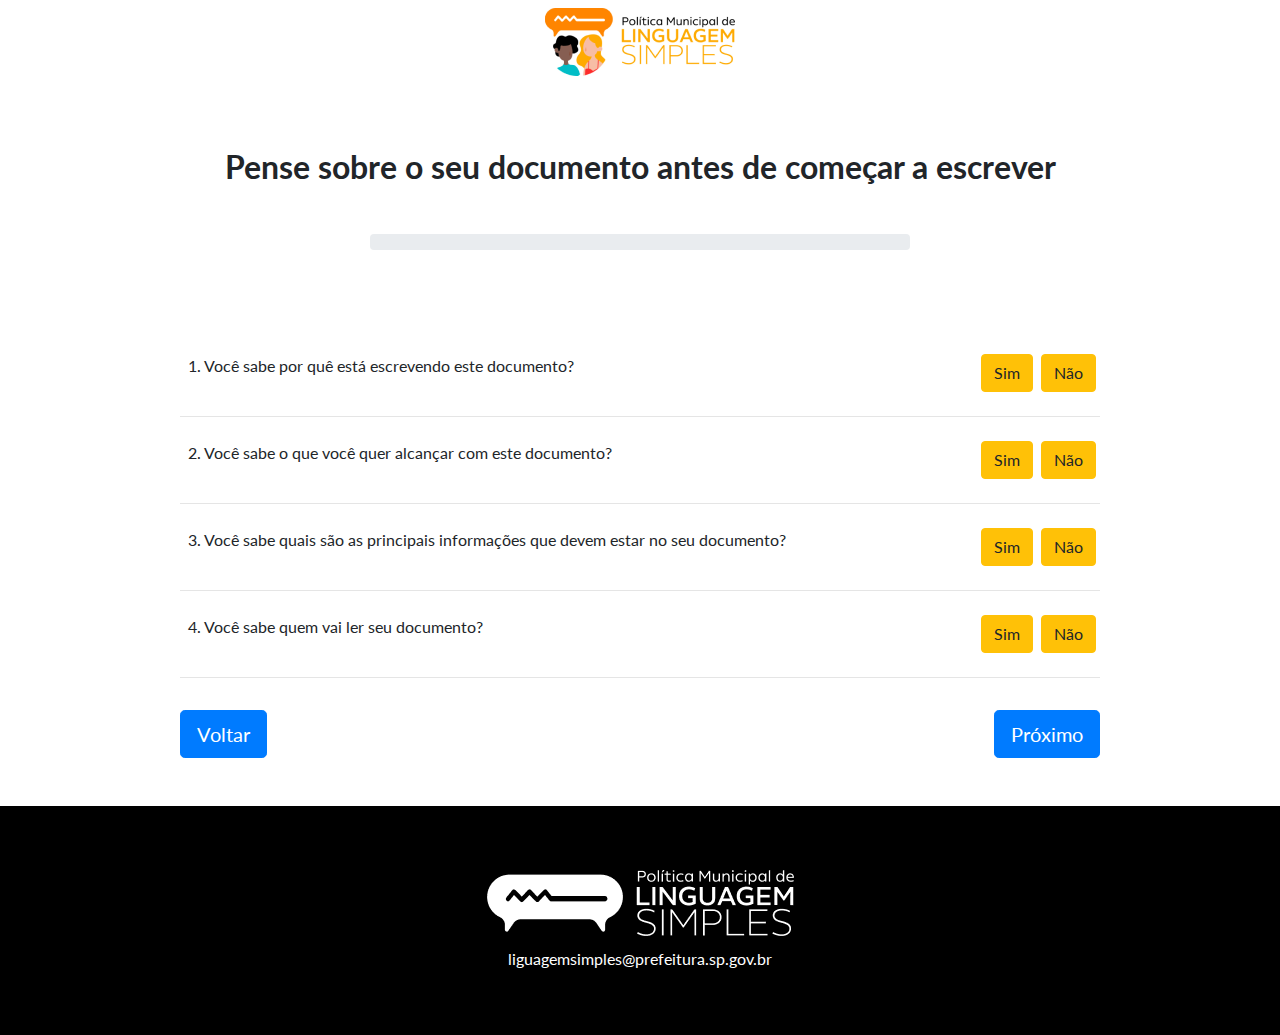
==== index.html @ 7bcdd8c5 "initial commit" ====
<!DOCTYPE html>
<html lang="en">

<head>

  <meta charset="utf-8">
  <meta name="viewport" content="width=device-width, initial-scale=1, shrink-to-fit=no">
  <meta name="description" content="">
  <meta name="author" content="">

  <title>Landing Page - Start Bootstrap Theme</title>

  <!-- Bootstrap core CSS -->
  <link href="vendor/bootstrap/css/bootstrap.min.css" rel="stylesheet">

  <!-- Custom fonts for this template -->
  <link href="vendor/fontawesome-free/css/all.min.css" rel="stylesheet">
  <link href="vendor/simple-line-icons/css/simple-line-icons.css" rel="stylesheet" type="text/css">
  <link href="https://fonts.googleapis.com/css?family=Lato:300,400,700,300italic,400italic,700italic" rel="stylesheet" type="text/css">

  <!-- Custom styles for this template -->
  <link href="css/landing-page.min.css" rel="stylesheet">

</head>

<body>

  <!-- Navigation -->
  <nav class="navbar navbar-light static-top">
    <div class="container">
      <img src="img/logo_menu.png" class="mx-auto d-block" alt=""> 
    </div>
  </nav>

  <!-- Título + Barra de progresso -->
  <div class="jumbotron bg-white">
    <div class="row">
  <div class="col-xl-9 mx-auto">
      <h2 class="mb-5 text-center">Pense sobre o seu documento antes de começar a escrever</h2>
    </div>
  </div>

  <!-- Progress Bar -->
  <div class="container">
      <div class="row">
      <div class="col-3"></div> 
      <div class="col-6">
      <div class="col-3"></div> 
        <div class="progress">
          <div class="progress-bar" role="progressbar" style="width: 0%;background-color: #00BDC6" aria-valuenow="0" aria-valuemin="0" aria-valuemax="100"></div>
        </div>
      </div>
      </div>
    </div>

  </div> 

  <!-- Questionário -->
  <div class="container">
    <div class="row">
      
      <!--Primeira pergunta -->
      <div class="col-10 mx-auto">
          <div class="d-flex">
              <div class="mr-auto p-2">1. Você sabe por quê está escrevendo este documento?</div>
              <div class="p-0">
                  <button type="button" class="m-1 my-2 btn btn-warning" data-toggle="collapse"  href="#quest1sim" aria-expand="false" aria-controls="quest1sim">Sim</button>
              </div>
              <div class="p-0">
                  <button type="button" class="m-1 my-2 btn btn-warning" data-toggle="collapse" href="#quest1nao" aria-expand="false" aria-controls="quest1nao">Não</button>
              </div>
            </div>
            <div id="quest1">
              <div class="collapse" id="quest1sim" data-parent="#quest1">
                  <div class="card card-body">
                      Tenha sempre em mente os motivos que te levaram a escrever esse documento.
                  </div>
              </div>
              <div class="collapse" id="quest1nao" data-parent="#quest1">
                  <div class="card card-body">
                      Faça uma lista com os motivos que te levaram a escrever o documento.
                      Pense sobre o seu documento e busque entender se os motivos estão respondidos no texto.                      
                  </div>
              </div>
          </div>
            
            <hr>
      </div>

      <!-- Segunda Pergunta -->
      <div class="col-10 mx-auto">
          <div class="d-flex">
              <div class="mr-auto p-2">2. Você sabe o que você quer alcançar com este documento?</div>
              <div class="p-0">
                  <button type="button" class="m-1 my-2 btn btn-warning" data-toggle="collapse"  href="#quest2sim" aria-expand="false" aria-controls="quest2sim">Sim</button>
              </div>
              <div class="p-0">
                  <button type="button" class="m-1 my-2 btn btn-warning" data-toggle="collapse" href="#quest2nao" aria-expand="false" aria-controls="quest2nao">Não</button>
              </div>
            </div>
            <div id="quest2">
              <div class="collapse" id="quest2sim" data-parent="#quest2">
                  <div class="card card-body">
                      Saiba quais são os seus objetivos. Isso vai te ajudar na hora de escrever e revisar o documento.
                  </div>
              </div>
              <div class="collapse" id="quest2nao" data-parent="#quest2">
                  <div class="card card-body">
                      Faça uma lista com os objetivos do seu documento. 
                      Releia o documento e veja se os objetivos são alcançados a partir do conteúdo escrito.                      
                  </div>
              </div>
          </div>
            
            <hr>
      </div>
 
      <!-- Terceira Pergunta -->
      <div class="col-10 mx-auto">
          <div class="d-flex">
              <div class="mr-auto p-2">3. Você sabe quais são as principais informações que devem estar no seu documento?</div>
              <div class="p-0">
                  <button type="button" class="m-1 my-2 btn btn-warning" data-toggle="collapse"  href="#quest3sim" aria-expand="false" aria-controls="quest3sim">Sim</button>
              </div>
              <div class="p-0">
                  <button type="button" class="m-1 my-2 btn btn-warning" data-toggle="collapse" href="#quest3nao" aria-expand="false" aria-controls="quest3nao">Não</button>
              </div>
            </div>
            <div id="quest3">
              <div class="collapse teste1" id="quest3sim" data-parent="#quest3">
                  <div class="card card-body">
                      Liste as informações mais importantes do seu documento e priorize os elementos.
                  </div>
              </div>
              <div class="collapse teste2" id="quest3nao" data-parent="#quest3">
                  <div class="card card-body">
                      Faça uma lista e priorize as informações que precisam estar no seu documento.
                      Releia o texto e garanta que todos os itens acima estão presentes no seu documento                      
                  </div>
              </div>
          </div>
            
            <hr>
      </div>

      <!-- Quarta Pergunta -->
      <div class="col-10 mx-auto">
          <div class="d-flex">
              <div class="mr-auto p-2">4. Você sabe quem vai ler seu documento?</div>
              <div class="p-0">
                  <button type="button" class="m-1 my-2 btn btn-warning" data-toggle="collapse"  href="#quest4sim" aria-expand="false" aria-controls="quest4sim">Sim</button>
              </div>
              <div class="p-0">
                  <button type="button" class="m-1 my-2 btn btn-warning" data-toggle="collapse" href="#quest4nao" aria-expand="false" aria-controls="quest4nao">Não</button>
              </div>
            </div>
            <div id="quest4">
              <div class="collapse" id="quest4sim" data-parent="#quest4">
                  <div class="card card-body">
                      Saiba quem é o seu público-alvo para você poder adaptar o conteúdo do seu documento para ele(a) entender 
                  </div>
              </div>
              <div class="collapse" id="quest4nao" data-parent="#quest4">
                  <div class="card card-body">
                      Liste todos(as) os(as) possíveis leitores(as) do seu documento.
                      Se coloque no lugar do seu público-alvo e veja se o conteúdo e o texto estão adequados .                      
                  </div>
              </div>
          </div>
            
            <hr>
      </div>
      
      <!-- Botões voltar e próximo-->
      <div class="col-10 mx-auto mt-3 mb-5">
        <div class="d-flex">
          <div class="mr-auto">
            <button type="button" class="btn btn-primary btn-lg" >Voltar</button>
          </div>
          <div>
            <button type="button" class="btn btn-primary btn-lg" onclick="location.href= '/pagina2.html'">Próximo</button>
          </div>
        </div>
      </div>

    </div>
  </div>



  <!-- Footer -->
  <footer class="footer" style="background-color: black">
    <div class="container">
      <div class="row mx-auto">
        <div class="col-lg-6 h-100 text-center text-lg-left my-auto mx-auto">
          <img src="img/logo_rodape.png" class="mx-auto d-block" alt="">
          <p class="text-white text-center mb-lg-0">liguagemsimples@prefeitura.sp.gov.br</p>
        </div>
        
      </div>
    </div>
  </footer>

  <!-- Bootstrap core JavaScript -->
  <script src="vendor/jquery/jquery.min.js"></script>
  <script src="vendor/bootstrap/js/bootstrap.bundle.min.js"></script>

</body>

</html>
---- vendor/simple-line-icons/css/simple-line-icons.css ----
@font-face {
  font-family: 'simple-line-icons';
  src: url('../fonts/Simple-Line-Icons.eot?v=2.4.0');
  src: url('../fonts/Simple-Line-Icons.eot?v=2.4.0#iefix') format('embedded-opentype'), url('../fonts/Simple-Line-Icons.woff2?v=2.4.0') format('woff2'), url('../fonts/Simple-Line-Icons.ttf?v=2.4.0') format('truetype'), url('../fonts/Simple-Line-Icons.woff?v=2.4.0') format('woff'), url('../fonts/Simple-Line-Icons.svg?v=2.4.0#simple-line-icons') format('svg');
  font-weight: normal;
  font-style: normal;
}
/*
 Use the following CSS code if you want to have a class per icon.
 Instead of a list of all class selectors, you can use the generic [class*="icon-"] selector, but it's slower:
*/
.icon-user,
.icon-people,
.icon-user-female,
.icon-user-follow,
.icon-user-following,
.icon-user-unfollow,
.icon-login,
.icon-logout,
.icon-emotsmile,
.icon-phone,
.icon-call-end,
.icon-call-in,
.icon-call-out,
.icon-map,
.icon-location-pin,
.icon-direction,
.icon-directions,
.icon-compass,
.icon-layers,
.icon-menu,
.icon-list,
.icon-options-vertical,
.icon-options,
.icon-arrow-down,
.icon-arrow-left,
.icon-arrow-right,
.icon-arrow-up,
.icon-arrow-up-circle,
.icon-arrow-left-circle,
.icon-arrow-right-circle,
.icon-arrow-down-circle,
.icon-check,
.icon-clock,
.icon-plus,
.icon-minus,
.icon-close,
.icon-event,
.icon-exclamation,
.icon-organization,
.icon-trophy,
.icon-screen-smartphone,
.icon-screen-desktop,
.icon-plane,
.icon-notebook,
.icon-mustache,
.icon-mouse,
.icon-magnet,
.icon-energy,
.icon-disc,
.icon-cursor,
.icon-cursor-move,
.icon-crop,
.icon-chemistry,
.icon-speedometer,
.icon-shield,
.icon-screen-tablet,
.icon-magic-wand,
.icon-hourglass,
.icon-graduation,
.icon-ghost,
.icon-game-controller,
.icon-fire,
.icon-eyeglass,
.icon-envelope-open,
.icon-envelope-letter,
.icon-bell,
.icon-badge,
.icon-anchor,
.icon-wallet,
.icon-vector,
.icon-speech,
.icon-puzzle,
.icon-printer,
.icon-present,
.icon-playlist,
.icon-pin,
.icon-picture,
.icon-handbag,
.icon-globe-alt,
.icon-globe,
.icon-folder-alt,
.icon-folder,
.icon-film,
.icon-feed,
.icon-drop,
.icon-drawer,
.icon-docs,
.icon-doc,
.icon-diamond,
.icon-cup,
.icon-calculator,
.icon-bubbles,
.icon-briefcase,
.icon-book-open,
.icon-basket-loaded,
.icon-basket,
.icon-bag,
.icon-action-undo,
.icon-action-redo,
.icon-wrench,
.icon-umbrella,
.icon-trash,
.icon-tag,
.icon-support,
.icon-frame,
.icon-size-fullscreen,
.icon-size-actual,
.icon-shuffle,
.icon-share-alt,
.icon-share,
.icon-rocket,
.icon-question,
.icon-pie-chart,
.icon-pencil,
.icon-note,
.icon-loop,
.icon-home,
.icon-grid,
.icon-graph,
.icon-microphone,
.icon-music-tone-alt,
.icon-music-tone,
.icon-earphones-alt,
.icon-earphones,
.icon-equalizer,
.icon-like,
.icon-dislike,
.icon-control-start,
.icon-control-rewind,
.icon-control-play,
.icon-control-pause,
.icon-control-forward,
.icon-control-end,
.icon-volume-1,
.icon-volume-2,
.icon-volume-off,
.icon-calendar,
.icon-bulb,
.icon-chart,
.icon-ban,
.icon-bubble,
.icon-camrecorder,
.icon-camera,
.icon-cloud-download,
.icon-cloud-upload,
.icon-envelope,
.icon-eye,
.icon-flag,
.icon-heart,
.icon-info,
.icon-key,
.icon-link,
.icon-lock,
.icon-lock-open,
.icon-magnifier,
.icon-magnifier-add,
.icon-magnifier-remove,
.icon-paper-clip,
.icon-paper-plane,
.icon-power,
.icon-refresh,
.icon-reload,
.icon-settings,
.icon-star,
.icon-symbol-female,
.icon-symbol-male,
.icon-target,
.icon-credit-card,
.icon-paypal,
.icon-social-tumblr,
.icon-social-twitter,
.icon-social-facebook,
.icon-social-instagram,
.icon-social-linkedin,
.icon-social-pinterest,
.icon-social-github,
.icon-social-google,
.icon-social-reddit,
.icon-social-skype,
.icon-social-dribbble,
.icon-social-behance,
.icon-social-foursqare,
.icon-social-soundcloud,
.icon-social-spotify,
.icon-social-stumbleupon,
.icon-social-youtube,
.icon-social-dropbox,
.icon-social-vkontakte,
.icon-social-steam {
  font-family: 'simple-line-icons';
  speak: none;
  font-style: normal;
  font-weight: normal;
  font-variant: normal;
  text-transform: none;
  line-height: 1;
  /* Better Font Rendering =========== */
  -webkit-font-smoothing: antialiased;
  -moz-osx-font-smoothing: grayscale;
}
.icon-user:before {
  content: "\e005";
}
.icon-people:before {
  content: "\e001";
}
.icon-user-female:before {
  content: "\e000";
}
.icon-user-follow:before {
  content: "\e002";
}
.icon-user-following:before {
  content: "\e003";
}
.icon-user-unfollow:before {
  content: "\e004";
}
.icon-login:before {
  content: "\e066";
}
.icon-logout:before {
  content: "\e065";
}
.icon-emotsmile:before {
  content: "\e021";
}
.icon-phone:before {
  content: "\e600";
}
.icon-call-end:before {
  content: "\e048";
}
.icon-call-in:before {
  content: "\e047";
}
.icon-call-out:before {
  content: "\e046";
}
.icon-map:before {
  content: "\e033";
}
.icon-location-pin:before {
  content: "\e096";
}
.icon-direction:before {
  content: "\e042";
}
.icon-directions:before {
  content: "\e041";
}
.icon-compass:before {
  content: "\e045";
}
.icon-layers:before {
  content: "\e034";
}
.icon-menu:before {
  content: "\e601";
}
.icon-list:before {
  content: "\e067";
}
.icon-options-vertical:before {
  content: "\e602";
}
.icon-options:before {
  content: "\e603";
}
.icon-arrow-down:before {
  content: "\e604";
}
.icon-arrow-left:before {
  content: "\e605";
}
.icon-arrow-right:before {
  content: "\e606";
}
.icon-arrow-up:before {
  content: "\e607";
}
.icon-arrow-up-circle:before {
  content: "\e078";
}
.icon-arrow-left-circle:before {
  content: "\e07a";
}
.icon-arrow-right-circle:before {
  content: "\e079";
}
.icon-arrow-down-circle:before {
  content: "\e07b";
}
.icon-check:before {
  content: "\e080";
}
.icon-clock:before {
  content: "\e081";
}
.icon-plus:before {
  content: "\e095";
}
.icon-minus:before {
  content: "\e615";
}
.icon-close:before {
  content: "\e082";
}
.icon-event:before {
  content: "\e619";
}
.icon-exclamation:before {
  content: "\e617";
}
.icon-organization:before {
  content: "\e616";
}
.icon-trophy:before {
  content: "\e006";
}
.icon-screen-smartphone:before {
  content: "\e010";
}
.icon-screen-desktop:before {
  content: "\e011";
}
.icon-plane:before {
  content: "\e012";
}
.icon-notebook:before {
  content: "\e013";
}
.icon-mustache:before {
  content: "\e014";
}
.icon-mouse:before {
  content: "\e015";
}
.icon-magnet:before {
  content: "\e016";
}
.icon-energy:before {
  content: "\e020";
}
.icon-disc:before {
  content: "\e022";
}
.icon-cursor:before {
  content: "\e06e";
}
.icon-cursor-move:before {
  content: "\e023";
}
.icon-crop:before {
  content: "\e024";
}
.icon-chemistry:before {
  content: "\e026";
}
.icon-speedometer:before {
  content: "\e007";
}
.icon-shield:before {
  content: "\e00e";
}
.icon-screen-tablet:before {
  content: "\e00f";
}
.icon-magic-wand:before {
  content: "\e017";
}
.icon-hourglass:before {
  content: "\e018";
}
.icon-graduation:before {
  content: "\e019";
}
.icon-ghost:before {
  content: "\e01a";
}
.icon-game-controller:before {
  content: "\e01b";
}
.icon-fire:before {
  content: "\e01c";
}
.icon-eyeglass:before {
  content: "\e01d";
}
.icon-envelope-open:before {
  content: "\e01e";
}
.icon-envelope-letter:before {
  content: "\e01f";
}
.icon-bell:before {
  content: "\e027";
}
.icon-badge:before {
  content: "\e028";
}
.icon-anchor:before {
  content: "\e029";
}
.icon-wallet:before {
  content: "\e02a";
}
.icon-vector:before {
  content: "\e02b";
}
.icon-speech:before {
  content: "\e02c";
}
.icon-puzzle:before {
  content: "\e02d";
}
.icon-printer:before {
  content: "\e02e";
}
.icon-present:before {
  content: "\e02f";
}
.icon-playlist:before {
  content: "\e030";
}
.icon-pin:before {
  content: "\e031";
}
.icon-picture:before {
  content: "\e032";
}
.icon-handbag:before {
  content: "\e035";
}
.icon-globe-alt:before {
  content: "\e036";
}
.icon-globe:before {
  content: "\e037";
}
.icon-folder-alt:before {
  content: "\e039";
}
.icon-folder:before {
  content: "\e089";
}
.icon-film:before {
  content: "\e03a";
}
.icon-feed:before {
  content: "\e03b";
}
.icon-drop:before {
  content: "\e03e";
}
.icon-drawer:before {
  content: "\e03f";
}
.icon-docs:before {
  content: "\e040";
}
.icon-doc:before {
  content: "\e085";
}
.icon-diamond:before {
  content: "\e043";
}
.icon-cup:before {
  content: "\e044";
}
.icon-calculator:before {
  content: "\e049";
}
.icon-bubbles:before {
  content: "\e04a";
}
.icon-briefcase:before {
  content: "\e04b";
}
.icon-book-open:before {
  content: "\e04c";
}
.icon-basket-loaded:before {
  content: "\e04d";
}
.icon-basket:before {
  content: "\e04e";
}
.icon-bag:before {
  content: "\e04f";
}
.icon-action-undo:before {
  content: "\e050";
}
.icon-action-redo:before {
  content: "\e051";
}
.icon-wrench:before {
  content: "\e052";
}
.icon-umbrella:before {
  content: "\e053";
}
.icon-trash:before {
  content: "\e054";
}
.icon-tag:before {
  content: "\e055";
}
.icon-support:before {
  content: "\e056";
}
.icon-frame:before {
  content: "\e038";
}
.icon-size-fullscreen:before {
  content: "\e057";
}
.icon-size-actual:before {
  content: "\e058";
}
.icon-shuffle:before {
  content: "\e059";
}
.icon-share-alt:before {
  content: "\e05a";
}
.icon-share:before {
  content: "\e05b";
}
.icon-rocket:before {
  content: "\e05c";
}
.icon-question:before {
  content: "\e05d";
}
.icon-pie-chart:before {
  content: "\e05e";
}
.icon-pencil:before {
  content: "\e05f";
}
.icon-note:before {
  content: "\e060";
}
.icon-loop:before {
  content: "\e064";
}
.icon-home:before {
  content: "\e069";
}
.icon-grid:before {
  content: "\e06a";
}
.icon-graph:before {
  content: "\e06b";
}
.icon-microphone:before {
  content: "\e063";
}
.icon-music-tone-alt:before {
  content: "\e061";
}
.icon-music-tone:before {
  content: "\e062";
}
.icon-earphones-alt:before {
  content: "\e03c";
}
.icon-earphones:before {
  content: "\e03d";
}
.icon-equalizer:before {
  content: "\e06c";
}
.icon-like:before {
  content: "\e068";
}
.icon-dislike:before {
  content: "\e06d";
}
.icon-control-start:before {
  content: "\e06f";
}
.icon-control-rewind:before {
  content: "\e070";
}
.icon-control-play:before {
  content: "\e071";
}
.icon-control-pause:before {
  content: "\e072";
}
.icon-control-forward:before {
  content: "\e073";
}
.icon-control-end:before {
  content: "\e074";
}
.icon-volume-1:before {
  content: "\e09f";
}
.icon-volume-2:before {
  content: "\e0a0";
}
.icon-volume-off:before {
  content: "\e0a1";
}
.icon-calendar:before {
  content: "\e075";
}
.icon-bulb:before {
  content: "\e076";
}
.icon-chart:before {
  content: "\e077";
}
.icon-ban:before {
  content: "\e07c";
}
.icon-bubble:before {
  content: "\e07d";
}
.icon-camrecorder:before {
  content: "\e07e";
}
.icon-camera:before {
  content: "\e07f";
}
.icon-cloud-download:before {
  content: "\e083";
}
.icon-cloud-upload:before {
  content: "\e084";
}
.icon-envelope:before {
  content: "\e086";
}
.icon-eye:before {
  content: "\e087";
}
.icon-flag:before {
  content: "\e088";
}
.icon-heart:before {
  content: "\e08a";
}
.icon-info:before {
  content: "\e08b";
}
.icon-key:before {
  content: "\e08c";
}
.icon-link:before {
  content: "\e08d";
}
.icon-lock:before {
  content: "\e08e";
}
.icon-lock-open:before {
  content: "\e08f";
}
.icon-magnifier:before {
  content: "\e090";
}
.icon-magnifier-add:before {
  content: "\e091";
}
.icon-magnifier-remove:before {
  content: "\e092";
}
.icon-paper-clip:before {
  content: "\e093";
}
.icon-paper-plane:before {
  content: "\e094";
}
.icon-power:before {
  content: "\e097";
}
.icon-refresh:before {
  content: "\e098";
}
.icon-reload:before {
  content: "\e099";
}
.icon-settings:before {
  content: "\e09a";
}
.icon-star:before {
  content: "\e09b";
}
.icon-symbol-female:before {
  content: "\e09c";
}
.icon-symbol-male:before {
  content: "\e09d";
}
.icon-target:before {
  content: "\e09e";
}
.icon-credit-card:before {
  content: "\e025";
}
.icon-paypal:before {
  content: "\e608";
}
.icon-social-tumblr:before {
  content: "\e00a";
}
.icon-social-twitter:before {
  content: "\e009";
}
.icon-social-facebook:before {
  content: "\e00b";
}
.icon-social-instagram:before {
  content: "\e609";
}
.icon-social-linkedin:before {
  content: "\e60a";
}
.icon-social-pinterest:before {
  content: "\e60b";
}
.icon-social-github:before {
  content: "\e60c";
}
.icon-social-google:before {
  content: "\e60d";
}
.icon-social-reddit:before {
  content: "\e60e";
}
.icon-social-skype:before {
  content: "\e60f";
}
.icon-social-dribbble:before {
  content: "\e00d";
}
.icon-social-behance:before {
  content: "\e610";
}
.icon-social-foursqare:before {
  content: "\e611";
}
.icon-social-soundcloud:before {
  content: "\e612";
}
.icon-social-spotify:before {
  content: "\e613";
}
.icon-social-stumbleupon:before {
  content: "\e614";
}
.icon-social-youtube:before {
  content: "\e008";
}
.icon-social-dropbox:before {
  content: "\e00c";
}
.icon-social-vkontakte:before {
  content: "\e618";
}
.icon-social-steam:before {
  content: "\e620";
}
---- css/landing-page.min.css ----
/*!
 * Start Bootstrap - Landing Page v5.0.6 (https://startbootstrap.com/template-overviews/landing-page)
 * Copyright 2013-2019 Start Bootstrap
 * Licensed under MIT (https://github.com/BlackrockDigital/startbootstrap-landing-page/blob/master/LICENSE)
 */body{font-family:Lato,'Helvetica Neue',Helvetica,Arial,sans-serif}h1,h2,h3,h4,h5,h6{font-family:Lato,'Helvetica Neue',Helvetica,Arial,sans-serif;font-weight:700}header.masthead{position:relative;background-color:#343a40;background:url(../img/bg-masthead.jpg) no-repeat center center;background-size:cover;padding-top:8rem;padding-bottom:8rem}header.masthead .overlay{position:absolute;background-color:#212529;height:100%;width:100%;top:0;left:0;opacity:.3}header.masthead h1{font-size:2rem}@media (min-width:768px){header.masthead{padding-top:12rem;padding-bottom:12rem}header.masthead h1{font-size:3rem}}.showcase .showcase-text{padding:3rem}.showcase .showcase-img{min-height:30rem;background-size:cover}@media (min-width:768px){.showcase .showcase-text{padding:7rem}}.features-icons{padding-top:7rem;padding-bottom:7rem}.features-icons .features-icons-item{max-width:20rem}.features-icons .features-icons-item .features-icons-icon{height:7rem}.features-icons .features-icons-item .features-icons-icon i{font-size:4.5rem}.features-icons .features-icons-item:hover .features-icons-icon i{font-size:5rem}.testimonials{padding-top:7rem;padding-bottom:7rem}.testimonials .testimonial-item{max-width:18rem}.testimonials .testimonial-item img{max-width:12rem;-webkit-box-shadow:0 5px 5px 0 #adb5bd;box-shadow:0 5px 5px 0 #adb5bd}.call-to-action{position:relative;background-color:#343a40;background:url(../img/bg-masthead.jpg) no-repeat center center;background-size:cover;padding-top:7rem;padding-bottom:7rem}.call-to-action .overlay{position:absolute;background-color:#212529;height:100%;width:100%;top:0;left:0;opacity:.3}footer.footer{padding-top:4rem;padding-bottom:4rem}
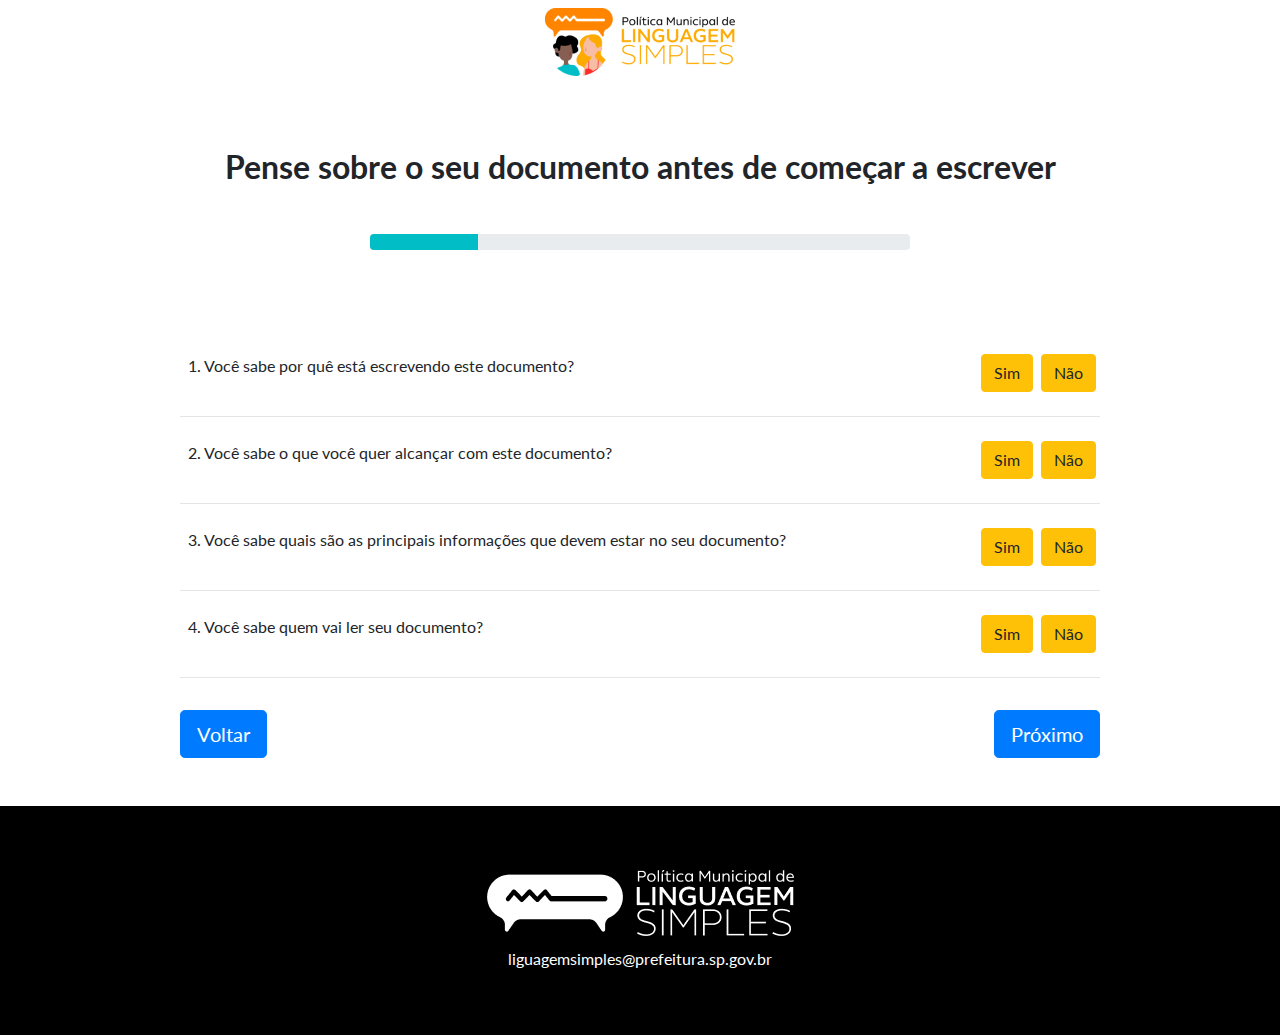
==== commit 2068de9b: "Update index.html" ====
--- a/index.html
+++ b/index.html
@@ -47,7 +47,7 @@
       <div class="col-6">
       <div class="col-3"></div> 
         <div class="progress">
-          <div class="progress-bar" role="progressbar" style="width: 0%;background-color: #00BDC6" aria-valuenow="0" aria-valuemin="0" aria-valuemax="100"></div>
+          <div class="progress-bar" role="progressbar" style="width: 20%;background-color: #00BDC6" aria-valuenow="20" aria-valuemin="0" aria-valuemax="100"></div>
         </div>
       </div>
       </div>
@@ -178,7 +178,7 @@
             <button type="button" class="btn btn-primary btn-lg" >Voltar</button>
           </div>
           <div>
-            <button type="button" class="btn btn-primary btn-lg" onclick="location.href= '/pagina2.html'">Próximo</button>
+            <button type="button" class="btn btn-primary btn-lg" onclick="location.href= 'https://marcusnmoreira.github.io/marcusnmoreira/pagina2.html'">Próximo</button>
           </div>
         </div>
       </div>
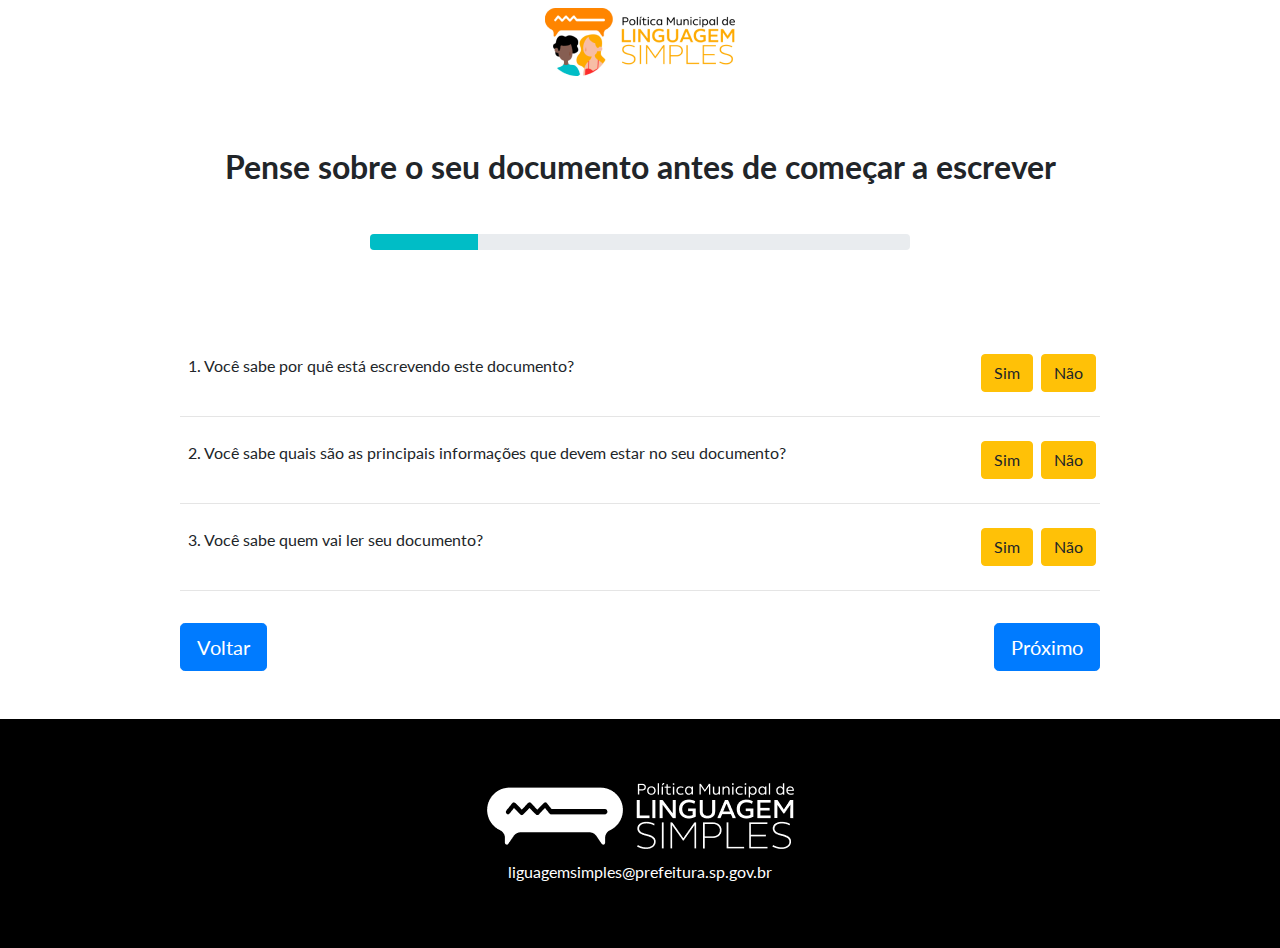
==== commit 43d717b7: "Update index.html" ====
--- a/index.html
+++ b/index.html
@@ -73,13 +73,15 @@
             <div id="quest1">
               <div class="collapse" id="quest1sim" data-parent="#quest1">
                   <div class="card card-body">
-                      Tenha sempre em mente os motivos que te levaram a escrever esse documento.
+                    Tenha sempre em mente os motivos que te levaram a escrever esse documento e seus objetivos.
+                    Isso vai te ajudar na hora de escrever e revisar o documento.                    
                   </div>
               </div>
               <div class="collapse" id="quest1nao" data-parent="#quest1">
                   <div class="card card-body">
-                      Faça uma lista com os motivos que te levaram a escrever o documento.
-                      Pense sobre o seu documento e busque entender se os motivos estão respondidos no texto.                      
+                    Oportunidade para melhorar:
+
+                    Faça uma lista com os motivos que te levaram a escrever o documento e os objetivos que quer alcançar com ele.                                          
                   </div>
               </div>
           </div>
@@ -90,7 +92,7 @@
       <!-- Segunda Pergunta -->
       <div class="col-10 mx-auto">
           <div class="d-flex">
-              <div class="mr-auto p-2">2. Você sabe o que você quer alcançar com este documento?</div>
+              <div class="mr-auto p-2">2. Você sabe quais são as principais informações que devem estar no seu documento?</div>
               <div class="p-0">
                   <button type="button" class="m-1 my-2 btn btn-warning" data-toggle="collapse"  href="#quest2sim" aria-expand="false" aria-controls="quest2sim">Sim</button>
               </div>
@@ -101,13 +103,18 @@
             <div id="quest2">
               <div class="collapse" id="quest2sim" data-parent="#quest2">
                   <div class="card card-body">
-                      Saiba quais são os seus objetivos. Isso vai te ajudar na hora de escrever e revisar o documento.
+                    Ótimo.
+
+                    Saiba quais são as informações mais importantes do seu documento e destaque  o conteúdo.                     
                   </div>
               </div>
               <div class="collapse" id="quest2nao" data-parent="#quest2">
                   <div class="card card-body">
-                      Faça uma lista com os objetivos do seu documento. 
-                      Releia o documento e veja se os objetivos são alcançados a partir do conteúdo escrito.                      
+                    Oportunidade para melhorar:
+
+                    Faça uma lista e priorize as informações que precisam estar no seu documento.
+                    
+                    Releia o texto e garanta que todos os itens acima estão presentes no seu documento                                          
                   </div>
               </div>
           </div>
@@ -118,7 +125,7 @@
       <!-- Terceira Pergunta -->
       <div class="col-10 mx-auto">
           <div class="d-flex">
-              <div class="mr-auto p-2">3. Você sabe quais são as principais informações que devem estar no seu documento?</div>
+              <div class="mr-auto p-2">3. Você sabe quem vai ler seu documento?</div>
               <div class="p-0">
                   <button type="button" class="m-1 my-2 btn btn-warning" data-toggle="collapse"  href="#quest3sim" aria-expand="false" aria-controls="quest3sim">Sim</button>
               </div>
@@ -129,41 +136,18 @@
             <div id="quest3">
               <div class="collapse teste1" id="quest3sim" data-parent="#quest3">
                   <div class="card card-body">
-                      Liste as informações mais importantes do seu documento e priorize os elementos.
+                    Ótimo.
+
+                    Saiba quem é o seu público-alvo para você poder adaptar o conteúdo do seu documento para ele(a) entender                     
                   </div>
               </div>
               <div class="collapse teste2" id="quest3nao" data-parent="#quest3">
                   <div class="card card-body">
-                      Faça uma lista e priorize as informações que precisam estar no seu documento.
-                      Releia o texto e garanta que todos os itens acima estão presentes no seu documento                      
-                  </div>
-              </div>
-          </div>
-            
-            <hr>
-      </div>
+                    Oportunidade para melhorar:
 
-      <!-- Quarta Pergunta -->
-      <div class="col-10 mx-auto">
-          <div class="d-flex">
-              <div class="mr-auto p-2">4. Você sabe quem vai ler seu documento?</div>
-              <div class="p-0">
-                  <button type="button" class="m-1 my-2 btn btn-warning" data-toggle="collapse"  href="#quest4sim" aria-expand="false" aria-controls="quest4sim">Sim</button>
-              </div>
-              <div class="p-0">
-                  <button type="button" class="m-1 my-2 btn btn-warning" data-toggle="collapse" href="#quest4nao" aria-expand="false" aria-controls="quest4nao">Não</button>
-              </div>
-            </div>
-            <div id="quest4">
-              <div class="collapse" id="quest4sim" data-parent="#quest4">
-                  <div class="card card-body">
-                      Saiba quem é o seu público-alvo para você poder adaptar o conteúdo do seu documento para ele(a) entender 
-                  </div>
-              </div>
-              <div class="collapse" id="quest4nao" data-parent="#quest4">
-                  <div class="card card-body">
-                      Liste todos(as) os(as) possíveis leitores(as) do seu documento.
-                      Se coloque no lugar do seu público-alvo e veja se o conteúdo e o texto estão adequados .                      
+                    Liste todos(as) os(as) possíveis leitores(as) do seu documento.
+                    
+                    Se coloque no lugar do seu público-alvo e veja se o conteúdo e o texto estão adequados.                                          
                   </div>
               </div>
           </div>
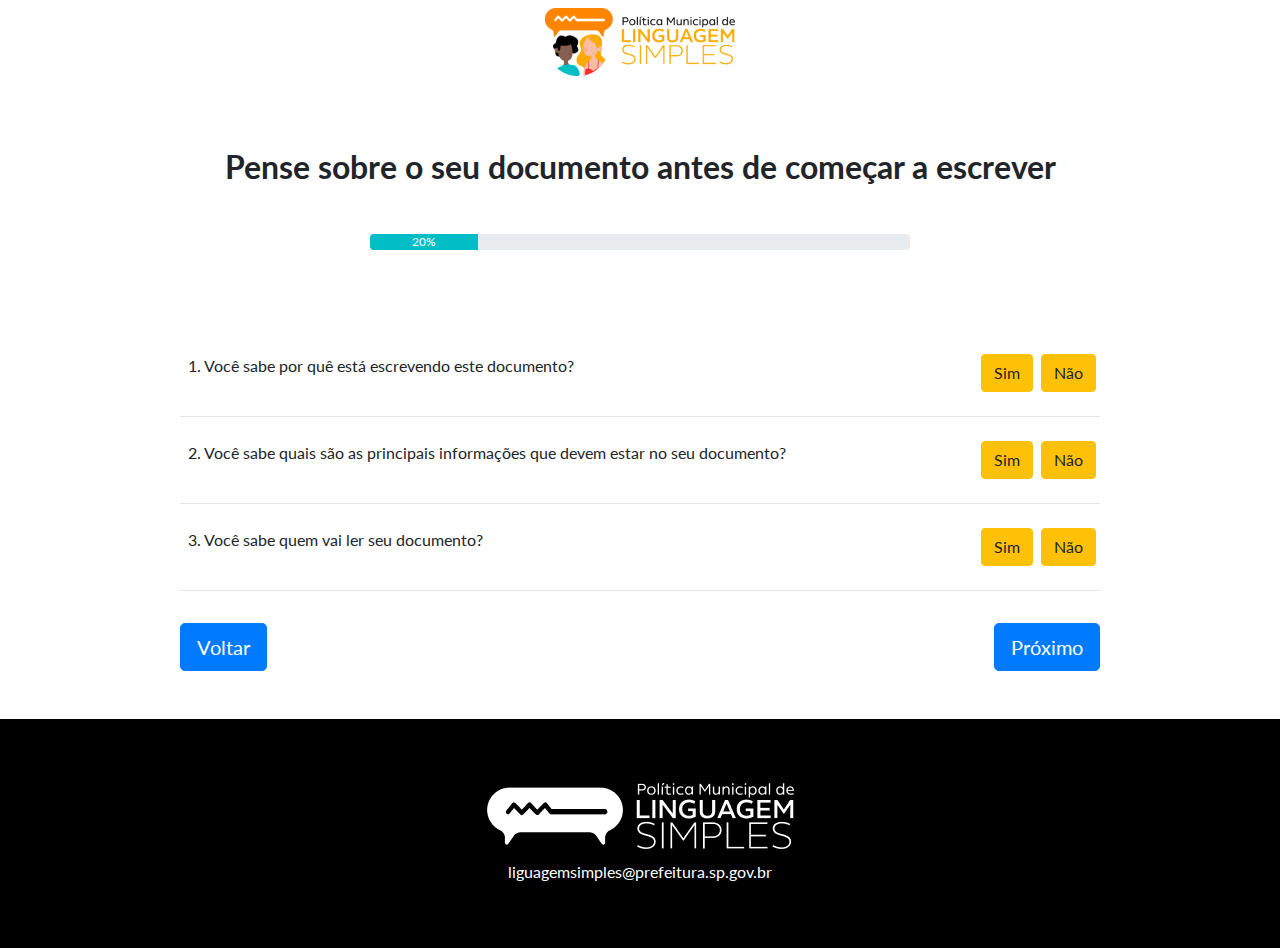
==== commit cedac8ae: "Update index.html" ====
--- a/index.html
+++ b/index.html
@@ -47,7 +47,7 @@
       <div class="col-6">
       <div class="col-3"></div> 
         <div class="progress">
-          <div class="progress-bar" role="progressbar" style="width: 20%;background-color: #00BDC6" aria-valuenow="20" aria-valuemin="0" aria-valuemax="100"></div>
+          <div class="progress-bar" role="progressbar" style="width: 20%;background-color: #00BDC6" aria-valuenow="20" aria-valuemin="0" aria-valuemax="100">20%</div>
         </div>
       </div>
       </div>
@@ -72,13 +72,13 @@
             </div>
             <div id="quest1">
               <div class="collapse" id="quest1sim" data-parent="#quest1">
-                  <div class="card card-body">
+                  <div class="card card-body alert-success">
                     Tenha sempre em mente os motivos que te levaram a escrever esse documento e seus objetivos.
                     Isso vai te ajudar na hora de escrever e revisar o documento.                    
                   </div>
               </div>
               <div class="collapse" id="quest1nao" data-parent="#quest1">
-                  <div class="card card-body">
+                  <div class="card card-body alert-danger">
                     Oportunidade para melhorar:
 
                     Faça uma lista com os motivos que te levaram a escrever o documento e os objetivos que quer alcançar com ele.                                          
@@ -102,14 +102,14 @@
             </div>
             <div id="quest2">
               <div class="collapse" id="quest2sim" data-parent="#quest2">
-                  <div class="card card-body">
+                  <div class="card card-body alert-success">
                     Ótimo.
 
                     Saiba quais são as informações mais importantes do seu documento e destaque  o conteúdo.                     
                   </div>
               </div>
               <div class="collapse" id="quest2nao" data-parent="#quest2">
-                  <div class="card card-body">
+                  <div class="card card-body alert-danger">
                     Oportunidade para melhorar:
 
                     Faça uma lista e priorize as informações que precisam estar no seu documento.
@@ -135,14 +135,14 @@
             </div>
             <div id="quest3">
               <div class="collapse teste1" id="quest3sim" data-parent="#quest3">
-                  <div class="card card-body">
+                  <div class="card card-body alert-success">
                     Ótimo.
 
                     Saiba quem é o seu público-alvo para você poder adaptar o conteúdo do seu documento para ele(a) entender                     
                   </div>
               </div>
               <div class="collapse teste2" id="quest3nao" data-parent="#quest3">
-                  <div class="card card-body">
+                  <div class="card card-body alert-danger">
                     Oportunidade para melhorar:
 
                     Liste todos(as) os(as) possíveis leitores(as) do seu documento.
